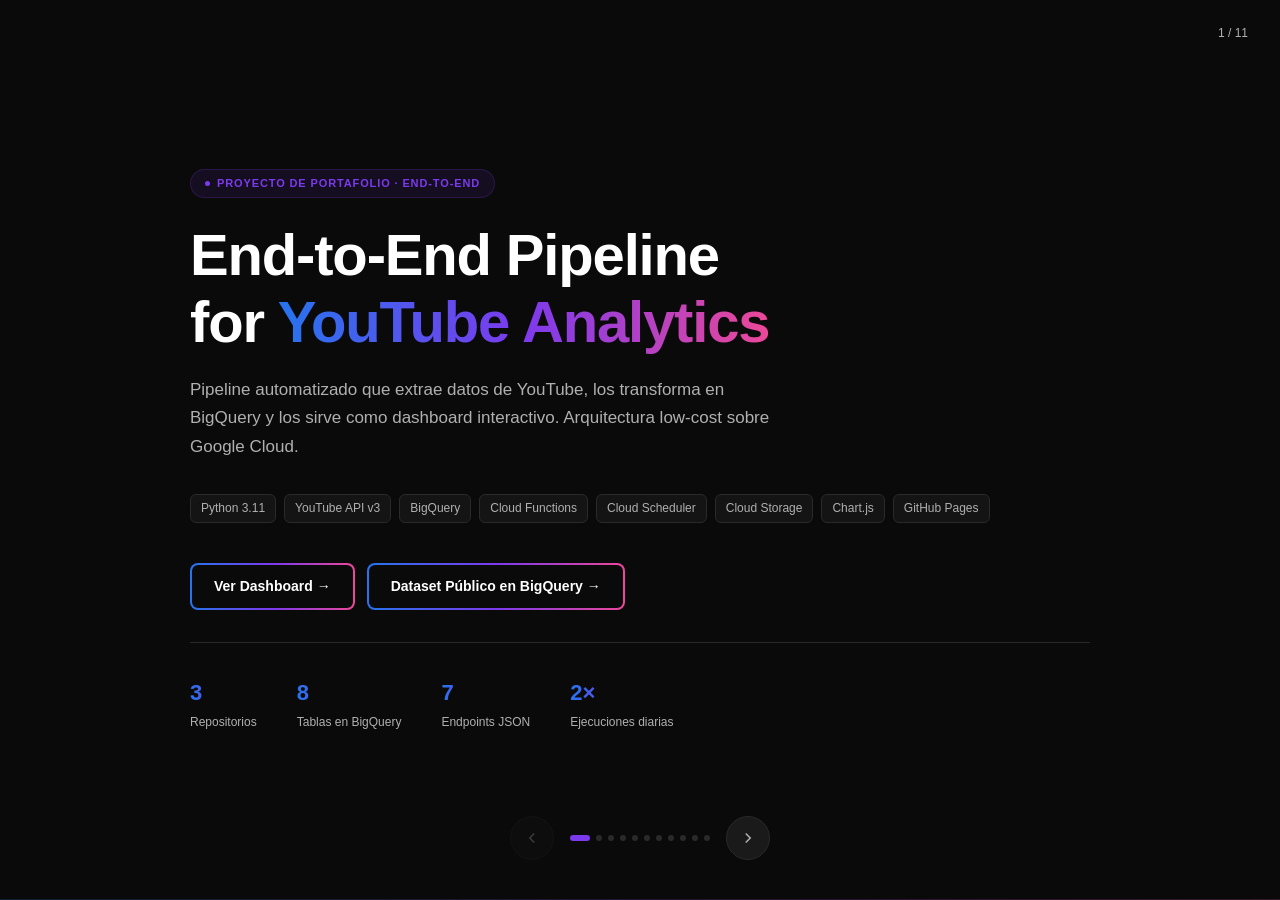
==== presentacion/index.html @ e4dd5aae "creación de la presentación HTML y readme" ====
<!DOCTYPE html>
<html lang="es">
<head>
  <meta charset="UTF-8" />
  <meta name="viewport" content="width=device-width, initial-scale=1.0" />
  <title>End-to-End Pipeline for YouTube Analytics · Angel Garcia</title>
  <style>
    /* ============================================================
       DESIGN TOKENS — angelgarciadatablog v1
       ============================================================ */
    :root {
      --bg: #0a0a0a;
      --surface: #141414;
      --card-bg: #1a1a1a;
      --text: #ffffff;
      --text-secondary: #b0b0b0;
      --border: #2a2a2a;
      --border-light: #1f1f1f;
      --success: #85d992;
      --danger: #f04438;
      --gradient: linear-gradient(90deg, #2674ed 0%, #7c3aed 50%, #ec4899 100%);
      --gradient-hover: linear-gradient(90deg, #1e5dd8 0%, #6d28d9 50%, #db2777 100%);
      --accent: #2674ed;
      --accent-mid: #7c3aed;
      --accent-end: #ec4899;
      --shadow-sm: 0 1px 2px 0 rgba(0,0,0,0.5);
      --shadow-md: 0 4px 6px -1px rgba(0,0,0,0.6), 0 2px 4px -1px rgba(0,0,0,0.4);
      --shadow-lg: 0 10px 15px -3px rgba(0,0,0,0.7), 0 4px 6px -2px rgba(0,0,0,0.5);
      --shadow-accent: 0 10px 25px -5px rgba(124,58,237,0.4), 0 4px 6px -2px rgba(124,58,237,0.3);
      --radius: 12px;
      --radius-lg: 16px;
    }

    /* ============================================================
       RESET & BASE
       ============================================================ */
    *, *::before, *::after { box-sizing: border-box; margin: 0; padding: 0; }
    html { -webkit-font-smoothing: antialiased; overflow-x: hidden; }
    body {
      background: var(--bg);
      color: var(--text);
      font-family: -apple-system, BlinkMacSystemFont, "Segoe UI", Roboto, "Helvetica Neue", Arial, sans-serif;
      font-size: 16px;
      line-height: 1.6;
      overflow: hidden;
      height: 100vh;
    }
    a { color: var(--text-secondary); text-decoration: none; transition: color 0.2s ease; }
    a:hover { color: var(--text); }
    :focus-visible { outline: 2px solid var(--accent); outline-offset: 2px; }

    /* ============================================================
       SLIDES — DESKTOP
       ============================================================ */
    .slides-container {
      width: 100%;
      height: 100vh;
      overflow: hidden;
      position: relative;
    }

    .slide {
      position: absolute;
      top: 0; left: 0;
      width: 100%;
      height: 100%;
      display: flex;
      align-items: center;
      justify-content: center;
      padding: 60px 40px;
      opacity: 0;
      pointer-events: none;
      transition: opacity 0.35s ease;
      overflow-y: auto;
    }
    .slide.active {
      opacity: 1;
      pointer-events: auto;
    }

    .slide-content {
      max-width: 900px;
      width: 100%;
    }

    /* ============================================================
       NAVEGACIÓN
       ============================================================ */
    .nav-arrows {
      position: fixed;
      bottom: 40px;
      left: 50%;
      transform: translateX(-50%);
      display: flex;
      align-items: center;
      gap: 16px;
      z-index: 100;
    }

    .nav-btn {
      width: 44px; height: 44px;
      border-radius: 50%;
      background: var(--card-bg);
      border: 1px solid var(--border);
      color: var(--text-secondary);
      display: flex;
      align-items: center;
      justify-content: center;
      cursor: pointer;
      transition: all 0.2s ease;
    }
    .nav-btn:hover {
      border-color: var(--accent-mid);
      color: var(--text);
      background: rgba(124,58,237,0.1);
    }
    .nav-btn:disabled {
      opacity: 0.3;
      cursor: not-allowed;
    }

    .nav-dots {
      display: flex;
      gap: 6px;
      align-items: center;
    }
    .nav-dot {
      width: 6px; height: 6px;
      border-radius: 50%;
      background: var(--border);
      cursor: pointer;
      transition: all 0.2s ease;
    }
    .nav-dot.active {
      width: 20px;
      border-radius: 3px;
      background: var(--accent-mid);
    }

    .slide-counter {
      position: fixed;
      top: 24px;
      right: 32px;
      font-size: 12px;
      color: var(--text-secondary);
      z-index: 100;
      font-variant-numeric: tabular-nums;
    }

    /* ============================================================
       TYPOGRAPHY
       ============================================================ */
    .gradient-text {
      background: var(--gradient);
      -webkit-background-clip: text;
      -webkit-text-fill-color: transparent;
      background-clip: text;
    }
    .slide-tag {
      display: inline-block;
      font-size: 11px;
      font-weight: 700;
      color: var(--accent-mid);
      letter-spacing: 0.1em;
      text-transform: uppercase;
      margin-bottom: 14px;
    }
    .slide-title {
      font-size: clamp(26px, 3.5vw, 38px);
      font-weight: 700;
      letter-spacing: -0.02em;
      line-height: 1.2;
      margin-bottom: 16px;
    }
    .slide-subtitle {
      font-size: 16px;
      color: var(--text-secondary);
      line-height: 1.7;
      margin-bottom: 32px;
    }

    /* ============================================================
       CARDS
       ============================================================ */
    .card {
      background: var(--card-bg);
      border: 1px solid var(--border);
      border-radius: var(--radius);
      padding: 20px 22px;
    }
    .card--accent {
      border-color: rgba(124,58,237,0.3);
      background: rgba(124,58,237,0.05);
    }
    .card--warn {
      border-color: rgba(240,68,56,0.3);
      background: rgba(240,68,56,0.04);
    }
    .card--success {
      border-color: rgba(133,217,146,0.3);
      background: rgba(133,217,146,0.04);
    }

    .ibadge {
      display: inline-flex;
      align-items: center;
      justify-content: center;
      width: 28px; height: 28px;
      border-radius: 50%;
      border: 1.5px solid transparent;
      background: linear-gradient(var(--card-bg), var(--card-bg)) padding-box,
                  var(--gradient) border-box;
      color: var(--text-secondary);
      font-size: 12px;
      font-weight: 700;
      flex-shrink: 0;
    }

    /* ============================================================
       BADGE / CHIP
       ============================================================ */
    .badge {
      display: inline-flex;
      align-items: center;
      gap: 5px;
      font-size: 12px;
      font-weight: 600;
      color: var(--accent-mid);
      background: rgba(124,58,237,0.1);
      border: 1px solid rgba(124,58,237,0.2);
      border-radius: 20px;
      padding: 4px 12px;
    }
    .badge-dot {
      width: 5px; height: 5px;
      border-radius: 50%;
      background: var(--accent-mid);
    }
    .tech-chip {
      display: inline-block;
      font-size: 12px;
      font-weight: 500;
      color: var(--text-secondary);
      background: rgba(255,255,255,0.04);
      border: 1px solid var(--border);
      border-radius: 6px;
      padding: 4px 10px;
    }

    /* ============================================================
       LISTAS
       ============================================================ */
    .check-list {
      list-style: none;
      display: flex;
      flex-direction: column;
      gap: 10px;
    }
    .check-list li {
      display: flex;
      align-items: flex-start;
      gap: 10px;
      font-size: 15px;
      color: var(--text-secondary);
      line-height: 1.5;
    }
    .check-list li span:first-child {
      color: var(--accent-mid);
      font-size: 13px;
      margin-top: 2px;
      flex-shrink: 0;
    }

    .warn-list {
      list-style: none;
      display: flex;
      flex-direction: column;
      gap: 10px;
    }
    .warn-list li {
      display: flex;
      align-items: flex-start;
      gap: 10px;
      font-size: 14px;
      color: var(--text-secondary);
      line-height: 1.5;
    }
    .warn-list li span:first-child {
      color: var(--danger);
      font-size: 13px;
      margin-top: 2px;
      flex-shrink: 0;
    }

    /* ============================================================
       CODE BLOCK
       ============================================================ */
    pre {
      background: #0d0d0d;
      border: 1px solid var(--border);
      border-radius: var(--radius);
      padding: 18px 20px;
      overflow-x: auto;
      font-size: 13px;
      line-height: 1.7;
      font-family: "SF Mono", "Fira Code", "Consolas", monospace;
    }
    code { font-family: inherit; }
    .kw  { color: #7c3aed; }
    .fn  { color: #2674ed; }
    .str { color: #85d992; }
    .cm  { color: #555; font-style: italic; }
    .cls { color: #ec4899; }
    .var { color: #b0b0b0; }

    /* ============================================================
       GRIDS
       ============================================================ */
    .grid-2 {
      display: grid;
      grid-template-columns: repeat(2, 1fr);
      gap: 14px;
    }
    .grid-3 {
      display: grid;
      grid-template-columns: repeat(3, 1fr);
      gap: 14px;
    }

    /* ============================================================
       PIPELINE VISUAL
       ============================================================ */
    .pipeline-row {
      display: flex;
      align-items: center;
      gap: 8px;
      flex-wrap: wrap;
    }
    .pipeline-node {
      background: var(--card-bg);
      border: 1px solid var(--border);
      border-radius: var(--radius);
      padding: 12px 16px;
      font-size: 13px;
      font-weight: 600;
      color: var(--text);
      position: relative;
    }
    .pipeline-node::before {
      content: '';
      position: absolute;
      top: 0; left: 0; right: 0;
      height: 2px;
      background: var(--gradient);
      border-radius: var(--radius) var(--radius) 0 0;
    }
    .pipeline-arrow {
      color: var(--accent-mid);
      opacity: 0.6;
      font-size: 18px;
    }
    .pipeline-node-sub {
      font-size: 11px;
      color: var(--text-secondary);
      font-weight: 400;
      margin-top: 2px;
    }

    /* ============================================================
       SLIDE PORTADA especial
       ============================================================ */
    .slide-portada {
      background: var(--bg);
    }
    .portada-label {
      display: inline-flex;
      align-items: center;
      gap: 7px;
      font-size: 11px;
      font-weight: 700;
      color: var(--accent-mid);
      background: rgba(124,58,237,0.1);
      border: 1px solid rgba(124,58,237,0.2);
      border-radius: 20px;
      padding: 5px 14px;
      letter-spacing: 0.08em;
      text-transform: uppercase;
      margin-bottom: 24px;
    }
    .portada-dot {
      width: 5px; height: 5px;
      border-radius: 50%;
      background: var(--accent-mid);
      animation: pulse 2s ease-in-out infinite;
    }
    @keyframes pulse {
      0%,100% { opacity:1; transform:scale(1); }
      50% { opacity:.4; transform:scale(.7); }
    }
    .portada-title {
      font-size: clamp(36px, 5vw, 58px);
      font-weight: 700;
      letter-spacing: -0.02em;
      line-height: 1.15;
      margin-bottom: 20px;
    }
    .portada-desc {
      font-size: 17px;
      color: var(--text-secondary);
      max-width: 580px;
      line-height: 1.7;
      margin-bottom: 32px;
    }
    .portada-chips {
      display: flex;
      flex-wrap: wrap;
      gap: 8px;
      margin-bottom: 40px;
    }
    .portada-meta {
      display: flex;
      gap: 40px;
      flex-wrap: wrap;
      padding-top: 32px;
      border-top: 1px solid var(--border);
    }
    .portada-meta-item {
      display: flex;
      flex-direction: column;
      gap: 3px;
    }
    .portada-meta-value {
      font-size: 22px;
      font-weight: 700;
      background: var(--gradient);
      -webkit-background-clip: text;
      -webkit-text-fill-color: transparent;
      background-clip: text;
    }
    .portada-meta-label {
      font-size: 12px;
      color: var(--text-secondary);
    }

    /* ============================================================
       BUTTONS
       ============================================================ */
    .btn-outline {
      display: inline-flex;
      align-items: center;
      gap: 8px;
      padding: 10px 22px;
      border: 2px solid transparent;
      border-radius: 8px;
      background: linear-gradient(var(--bg), var(--bg)) padding-box,
                  var(--gradient) border-box;
      color: var(--text);
      font-weight: 600;
      font-size: 14px;
      text-decoration: none;
      cursor: pointer;
      transition: all 0.3s ease;
    }
    .btn-outline:hover {
      transform: translateY(-2px);
      box-shadow: var(--shadow-accent);
      color: var(--text);
    }

    /* ============================================================
       FOOTER LINE
       ============================================================ */
    .slide-footer-line {
      position: fixed;
      bottom: 0; left: 0; right: 0;
      height: 1px;
      background: var(--gradient);
      opacity: 0.2;
      z-index: 50;
    }

    /* ============================================================
       TABLA
       ============================================================ */
    table {
      width: 100%;
      border-collapse: collapse;
      font-size: 13px;
    }
    th {
      text-align: left;
      padding: 8px 12px;
      font-size: 11px;
      font-weight: 700;
      color: var(--text-secondary);
      text-transform: uppercase;
      letter-spacing: 0.06em;
      border-bottom: 1px solid var(--border);
    }
    td {
      padding: 9px 12px;
      color: var(--text-secondary);
      border-bottom: 1px solid rgba(255,255,255,0.04);
    }
    td:first-child { color: var(--text); font-weight: 500; font-family: "SF Mono","Fira Code",monospace; font-size: 12px; }
    tr:last-child td { border-bottom: none; }

    /* ============================================================
       MOBILE — scroll vertical
       ============================================================ */
    @media (max-width: 768px) {
      body {
        overflow-y: auto;
        overflow-x: hidden;
        height: auto;
      }
      .slides-container {
        height: auto;
        overflow: visible;
      }
      .slide {
        position: relative;
        opacity: 1 !important;
        pointer-events: auto !important;
        transform: none !important;
        height: auto;
        min-height: 100vh;
        padding: 60px 20px 100px;
        border-bottom: 1px solid rgba(255,255,255,0.06);
      }
      .slide:last-child { border-bottom: none; }
      .nav-arrows { position: fixed; bottom: 20px; }
      .grid-2, .grid-3 { grid-template-columns: 1fr; }
      .portada-meta { gap: 24px; }
      .pipeline-row { flex-direction: column; align-items: flex-start; }
    }
  </style>
</head>
<body>

  <div class="slide-counter">
    <span id="counter-current">1</span> / <span id="counter-total">11</span>
  </div>

  <div class="slides-container" id="slides">

    <!-- ══════════════════════════════════════════
         SLIDE 1 — PORTADA
         ══════════════════════════════════════════ -->
    <div class="slide slide-portada active" data-index="0">
      <div class="slide-content">

        <div class="portada-label">
          <span class="portada-dot"></span>
          Proyecto de portafolio · End-to-End
        </div>

        <h1 class="portada-title">
          End-to-End Pipeline<br>
          for <span class="gradient-text">YouTube Analytics</span>
        </h1>

        <p class="portada-desc">
          Pipeline automatizado que extrae datos de YouTube, los transforma en BigQuery
          y los sirve como dashboard interactivo. Arquitectura low-cost sobre Google Cloud.
        </p>

        <div class="portada-chips">
          <span class="tech-chip">Python 3.11</span>
          <span class="tech-chip">YouTube API v3</span>
          <span class="tech-chip">BigQuery</span>
          <span class="tech-chip">Cloud Functions</span>
          <span class="tech-chip">Cloud Scheduler</span>
          <span class="tech-chip">Cloud Storage</span>
          <span class="tech-chip">Chart.js</span>
          <span class="tech-chip">GitHub Pages</span>
        </div>

        <div style="display:flex; gap:12px; flex-wrap:wrap; margin-bottom:32px;">
          <a href="https://angelgarciadatablog.com/youtube-insights-dashboard" target="_blank" class="btn-outline">
            Ver Dashboard →
          </a>
          <a href="https://console.cloud.google.com/bigquery?ws=!1m4!1m3!3m2!1syoutube-datasets-360!2sangelgarciadatablog" target="_blank" class="btn-outline">
            Dataset Público en BigQuery →
          </a>
        </div>

        <div class="portada-meta">
          <div class="portada-meta-item">
            <span class="portada-meta-value">3</span>
            <span class="portada-meta-label">Repositorios</span>
          </div>
          <div class="portada-meta-item">
            <span class="portada-meta-value">8</span>
            <span class="portada-meta-label">Tablas en BigQuery</span>
          </div>
          <div class="portada-meta-item">
            <span class="portada-meta-value">7</span>
            <span class="portada-meta-label">Endpoints JSON</span>
          </div>
          <div class="portada-meta-item">
            <span class="portada-meta-value">2×</span>
            <span class="portada-meta-label">Ejecuciones diarias</span>
          </div>
        </div>

      </div>
    </div>


    <!-- ══════════════════════════════════════════
         SLIDE 2 — OBSERVACIÓN / CONTEXTO
         ══════════════════════════════════════════ -->
    <div class="slide" data-index="1">
      <div class="slide-content">

        <span class="slide-tag">Observación · Contexto</span>
        <h2 class="slide-title">El problema con YouTube Analytics</h2>
        <p class="slide-subtitle">
          El dashboard nativo de YouTube no muestra los datos con el nivel de detalle necesario.
        </p>

        <div class="grid-2" style="margin-bottom:20px;">
          <div class="card card--warn">
            <div style="font-size:13px; font-weight:700; color:var(--danger); margin-bottom:10px;">Lo que YouTube Analytics muestra</div>
            <ul class="check-list">
              <li><span>✕</span><span>Crecimiento de vistas solo semana actual vs anterior</span></li>
              <li><span>✕</span><span>Sin histórico acumulado configurable</span></li>
              <li><span>✕</span><span>Sin contexto por playlist</span></li>
              <li><span>✕</span><span>Sin vista comparativa semana a semana a lo largo del tiempo</span></li>
            </ul>
          </div>
          <div class="card card--success">
            <div style="font-size:13px; font-weight:700; color:var(--success); margin-bottom:10px;">Lo que este proyecto responde</div>
            <ul class="check-list">
              <li><span>✓</span><span>Histórico acumulado con filtro de fechas libre</span></li>
              <li><span>✓</span><span>Rendimiento por playlist y video semana a semana</span></li>
              <li><span>✓</span><span>Evolución comparativa de múltiples playlists</span></li>
              <li><span>✓</span><span>Datos propios, controlados, en cualquier formato</span></li>
            </ul>
          </div>
        </div>

        <div class="card card--accent">
          <div style="font-size:13px; color:var(--text-secondary); line-height:1.7;">
            <strong style="color:var(--text);">La oportunidad:</strong> construir una herramienta propia de análisis usando la YouTube Data API v3, con infraestructura serverless de bajo costo, que responda exactamente las preguntas de negocio que importan para entender el canal.
          </div>
        </div>

      </div>
    </div>


    <!-- ══════════════════════════════════════════
         SLIDE 3 — PROBLEMA + OBJETIVOS
         ══════════════════════════════════════════ -->
    <div class="slide" data-index="2">
      <div class="slide-content">

        <span class="slide-tag">Planteamiento del Problema · Objetivos</span>
        <h2 class="slide-title">Preguntas de negocio que guían el proyecto</h2>
        <p class="slide-subtitle">
          El enfoque no es hacer Business Intelligence con un modelo relacional,
          sino escribir queries SQL que respondan preguntas concretas del canal.
        </p>

        <div class="grid-2" style="margin-bottom:20px;">
          <div class="card">
            <div style="font-size:12px; font-weight:700; color:var(--accent-mid); text-transform:uppercase; letter-spacing:.07em; margin-bottom:12px;">Canal</div>
            <ul class="check-list">
              <li><span>▸</span><span>¿Cómo ha crecido el número de suscriptores mes a mes?</span></li>
              <li><span>▸</span><span>¿Cuál es la tendencia acumulada de vistas del canal?</span></li>
              <li><span>▸</span><span>¿Qué tan rápido crece un video nuevo en sus primeras semanas?</span></li>
            </ul>
          </div>
          <div class="card">
            <div style="font-size:12px; font-weight:700; color:var(--accent-mid); text-transform:uppercase; letter-spacing:.07em; margin-bottom:12px;">Videos & Playlists</div>
            <ul class="check-list">
              <li><span>▸</span><span>¿Cuáles son los videos con mayor crecimiento de vistas semana a semana?</span></li>
              <li><span>▸</span><span>¿Qué playlist acumula más engagement en la última semana?</span></li>
              <li><span>▸</span><span>¿Qué videos entraron o salieron de una playlist recientemente?</span></li>
            </ul>
          </div>
        </div>

        <div class="card card--accent">
          <div style="display:flex; gap:12px; align-items:flex-start;">
            <div class="ibadge" style="margin-top:2px; flex-shrink:0;">◆</div>
            <div style="font-size:14px; color:var(--text-secondary); line-height:1.7;">
              <strong style="color:var(--text);">Proceso real:</strong> primero se define qué se quiere entender del canal,
              luego se traduce a una query SQL, y finalmente se decide cómo visualizarlo.
              De la pregunta al dato, del dato al gráfico.
            </div>
          </div>
        </div>

      </div>
    </div>


    <!-- ══════════════════════════════════════════
         SLIDE 4 — FUENTES DE DATOS
         ══════════════════════════════════════════ -->
    <div class="slide" data-index="3">
      <div class="slide-content">

        <span class="slide-tag">Fuentes de Datos</span>
        <h2 class="slide-title">Dataset público en BigQuery</h2>
        <p class="slide-subtitle">
          Los datos se recopilan desde la YouTube Data API v3 y se almacenan en BigQuery.
          El dataset es de acceso público: cualquier persona puede conectarse y practicar SQL con datos reales.
        </p>

        <div style="margin-bottom:20px;">
          <div class="card" style="margin-bottom:12px; overflow:hidden;">
            <table>
              <thead>
                <tr>
                  <th>Tabla</th>
                  <th>Descripción</th>
                  <th>Frecuencia</th>
                  <th>Estrategia</th>
                </tr>
              </thead>
              <tbody>
                <tr><td>channels_snapshot</td><td>Suscriptores, vistas, videos del canal</td><td>Diaria</td><td>Append</td></tr>
                <tr><td>latest_videos_current</td><td>Los 5 videos más recientes con métricas actuales</td><td>Diaria</td><td>Truncate</td></tr>
                <tr><td>videos_snapshot</td><td>Métricas de todos los videos</td><td>Semanal</td><td>Append</td></tr>
                <tr><td>playlist_items_snapshot</td><td>Relación playlists ↔ videos</td><td>Semanal</td><td>Append</td></tr>
                <tr><td>channels_static</td><td>Metadata del canal</td><td>Semanal</td><td>Truncate</td></tr>
                <tr><td>videos_static</td><td>Metadata de todos los videos</td><td>Semanal</td><td>Truncate</td></tr>
                <tr><td>playlists_manual_static</td><td>Playlists creadas manualmente</td><td>Semanal</td><td>Truncate</td></tr>
                <tr><td>playlist_items_manual_static</td><td>Video → playlist (relación actual)</td><td>Semanal</td><td>Truncate</td></tr>
              </tbody>
            </table>
          </div>
        </div>

        <div class="grid-2">
          <div class="card card--accent" style="display:flex; align-items:center; gap:12px;">
            <svg width="18" height="18" viewBox="0 0 24 24" fill="none" stroke="var(--accent-mid)" stroke-width="2" style="flex-shrink:0;"><ellipse cx="12" cy="5" rx="9" ry="3"/><path d="M21 12c0 1.66-4 3-9 3s-9-1.34-9-3"/><path d="M3 5v14c0 1.66 4 3 9 3s9-1.34 9-3V5"/></svg>
            <div>
              <div style="font-size:13px; font-weight:700; color:var(--text);">Dataset público</div>
              <a href="https://console.cloud.google.com/bigquery?ws=!1m4!1m3!3m2!1syoutube-datasets-360!2sangelgarciadatablog" target="_blank" style="font-size:12px; color:var(--accent-mid);">youtube-datasets-360 · angelgarciadatablog →</a>
            </div>
          </div>
          <div class="card" style="display:flex; align-items:center; gap:12px;">
            <svg width="18" height="18" viewBox="0 0 24 24" fill="none" stroke="var(--text-secondary)" stroke-width="2" style="flex-shrink:0;"><path d="M3 3h18v18H3z"/><path d="M3 9h18M9 3v18"/></svg>
            <div>
              <div style="font-size:13px; font-weight:700; color:var(--text);">Fuente</div>
              <div style="font-size:12px; color:var(--text-secondary);">YouTube Data API v3 · Canal propio</div>
            </div>
          </div>
        </div>

      </div>
    </div>


    <!-- ══════════════════════════════════════════
         SLIDE 5 — STACK TECNOLÓGICO
         ══════════════════════════════════════════ -->
    <div class="slide" data-index="4">
      <div class="slide-content">

        <span class="slide-tag">Stack Tecnológico</span>
        <h2 class="slide-title">Pipeline de tres capas en Google Cloud</h2>

        <div class="pipeline-row" style="margin-bottom:24px;">
          <div class="pipeline-node">
            YouTube API v3
            <div class="pipeline-node-sub">Fuente de datos</div>
          </div>
          <span class="pipeline-arrow">→</span>
          <div class="pipeline-node">
            Cloud Functions
            <div class="pipeline-node-sub">ETL en Python 3.11</div>
          </div>
          <span class="pipeline-arrow">→</span>
          <div class="pipeline-node">
            BigQuery
            <div class="pipeline-node-sub">Data warehouse</div>
          </div>
          <span class="pipeline-arrow">→</span>
          <div class="pipeline-node">
            Cloud Functions
            <div class="pipeline-node-sub">SQL → JSON</div>
          </div>
          <span class="pipeline-arrow">→</span>
          <div class="pipeline-node">
            Cloud Storage
            <div class="pipeline-node-sub">JSONs públicos</div>
          </div>
          <span class="pipeline-arrow">→</span>
          <div class="pipeline-node">
            Dashboard
            <div class="pipeline-node-sub">Chart.js · GitHub Pages</div>
          </div>
        </div>

        <div class="grid-3">
          <div class="card">
            <div style="font-size:11px; font-weight:700; color:var(--accent-mid); text-transform:uppercase; letter-spacing:.07em; margin-bottom:10px;">Repo 1 · ETL</div>
            <ul class="check-list">
              <li><span>▸</span><span>Python 3.11</span></li>
              <li><span>▸</span><span>YouTube Data API v3</span></li>
              <li><span>▸</span><span>Google BigQuery</span></li>
              <li><span>▸</span><span>Cloud Functions</span></li>
              <li><span>▸</span><span>Cloud Scheduler</span></li>
            </ul>
          </div>
          <div class="card">
            <div style="font-size:11px; font-weight:700; color:var(--accent-mid); text-transform:uppercase; letter-spacing:.07em; margin-bottom:10px;">Repo 2 · Servicio</div>
            <ul class="check-list">
              <li><span>▸</span><span>Python 3.11</span></li>
              <li><span>▸</span><span>BigQuery SQL (vistas)</span></li>
              <li><span>▸</span><span>Cloud Storage</span></li>
              <li><span>▸</span><span>Cloud Functions</span></li>
              <li><span>▸</span><span>Cloud Scheduler</span></li>
            </ul>
          </div>
          <div class="card">
            <div style="font-size:11px; font-weight:700; color:var(--accent-mid); text-transform:uppercase; letter-spacing:.07em; margin-bottom:10px;">Repo 3 · Dashboard</div>
            <ul class="check-list">
              <li><span>▸</span><span>HTML / CSS / JS vanilla</span></li>
              <li><span>▸</span><span>Chart.js v4.4</span></li>
              <li><span>▸</span><span>GitHub Pages</span></li>
              <li><span>▸</span><span>Fetch API (JSON)</span></li>
              <li><span>▸</span><span>Sin backend propio</span></li>
            </ul>
          </div>
        </div>

      </div>
    </div>


    <!-- ══════════════════════════════════════════
         SLIDE 6 — ANÁLISIS DE DATOS · EXTRACCIÓN
         ══════════════════════════════════════════ -->
    <div class="slide" data-index="5">
      <div class="slide-content">

        <span class="slide-tag">Análisis de Datos · Repo 1</span>
        <h2 class="slide-title">Extracción desde YouTube API v3</h2>
        <p class="slide-subtitle">
          <code style="font-family:monospace; font-size:13px; color:var(--accent-mid);">YouTubeClient</code>
          encapsula todas las llamadas a la API. Cada método corresponde a un endpoint distinto.
        </p>

        <pre><code><span class="kw">from</span> googleapiclient.discovery <span class="kw">import</span> build

<span class="kw">class</span> <span class="cls">YouTubeClient</span>:
    <span class="kw">def</span> <span class="fn">__init__</span>(<span class="var">self</span>):
        <span class="var">self</span>.youtube = build(<span class="str">"youtube"</span>, <span class="str">"v3"</span>, developerKey=<span class="var">api_key</span>)

    <span class="kw">def</span> <span class="fn">get_channel_stats</span>(<span class="var">self</span>):           <span class="cm"># → suscriptores, vistas, videos</span>
        <span class="kw">return</span> <span class="var">self</span>.youtube.channels().<span class="fn">list</span>(part=<span class="str">"statistics"</span>, id=<span class="var">channel_id</span>)

    <span class="kw">def</span> <span class="fn">get_recent_video_ids</span>(<span class="var">self</span>):         <span class="cm"># → últimos 5 videos publicados</span>
        <span class="kw">return</span> <span class="var">self</span>.youtube.search().<span class="fn">list</span>(part=<span class="str">"snippet"</span>, order=<span class="str">"date"</span>, ...)

    <span class="kw">def</span> <span class="fn">get_all_video_ids</span>(<span class="var">self</span>):           <span class="cm"># → todos los videos via playlist uploads</span>
        <span class="kw">return</span> <span class="var">self</span>.youtube.playlistItems().<span class="fn">list</span>(playlistId=<span class="var">uploads_id</span>, ...)

    <span class="kw">def</span> <span class="fn">get_videos_details</span>(<span class="var">self</span>, <span class="var">video_ids</span>): <span class="cm"># → métricas por video</span>
        <span class="kw">return</span> <span class="var">self</span>.youtube.videos().<span class="fn">list</span>(part=<span class="str">"snippet,statistics"</span>, ...)

    <span class="kw">def</span> <span class="fn">get_all_playlists</span>(<span class="var">self</span>):            <span class="cm"># → playlists manuales del canal</span>
        <span class="kw">return</span> <span class="var">self</span>.youtube.playlists().<span class="fn">list</span>(channelId=<span class="var">channel_id</span>, ...)</code></pre>

        <div class="card card--accent" style="margin-top:16px;">
          <div style="font-size:13px; color:var(--text-secondary); line-height:1.7;">
            <strong style="color:var(--text);">Por qué diario y semanal:</strong>
            los datos de suscriptores y vistas del canal fluctúan diariamente — es útil tenerlos cada día.
            Los metadatos de todos los videos y playlists no cambian tanto, pero sobre todo:
            hacer todo diario aumentaría las llamadas a la API, que es el recurso más limitado y costoso.
            La división minimiza el consumo de cuota de API y permite escalar el canal sin incurrir en costos adicionales.
          </div>
        </div>

      </div>
    </div>


    <!-- ══════════════════════════════════════════
         SLIDE 7 — ANÁLISIS DE DATOS · SERVICIO
         ══════════════════════════════════════════ -->
    <div class="slide" data-index="6">
      <div class="slide-content">

        <span class="slide-tag">Análisis de Datos · Repo 2</span>
        <h2 class="slide-title">Vistas SQL que responden las preguntas de negocio</h2>
        <p class="slide-subtitle">
          Sobre las tablas raw de BigQuery se crean vistas SQL. Cada vista responde una pregunta de negocio específica
          y su resultado se exporta como JSON a Cloud Storage.
        </p>

        <div class="card" style="margin-bottom:16px; overflow:hidden;">
          <table>
            <thead>
              <tr>
                <th>Vista en BigQuery</th>
                <th>Pregunta que responde</th>
                <th>Frecuencia</th>
              </tr>
            </thead>
            <tbody>
              <tr><td>view-channel-growth-daily</td><td>Crecimiento acumulado del canal día a día</td><td>Diaria</td></tr>
              <tr><td>latest_videos_current</td><td>Métricas actuales de los 5 videos más recientes</td><td>Diaria</td></tr>
              <tr><td>view-playlist-growth-weekly</td><td>Vistas/likes/comentarios ganados por playlist esta semana</td><td>Semanal</td></tr>
              <tr><td>view-video-growth-weekly</td><td>Vistas/likes/comentarios ganados por video esta semana</td><td>Semanal</td></tr>
              <tr><td>view-playlist-weekly-evolution</td><td>Evolución histórica de playlists semana a semana</td><td>Semanal</td></tr>
              <tr><td>view-video-weekly-evolution-relevant</td><td>Evolución histórica de videos relevantes</td><td>Semanal</td></tr>
              <tr><td>view-all-playlist-videos-weekly</td><td>Qué videos pertenecen a qué playlist cada semana</td><td>Semanal</td></tr>
            </tbody>
          </table>
        </div>

        <pre><code><span class="cm"># StorageRepository: exporta el resultado de cada vista a Cloud Storage</span>
<span class="kw">def</span> <span class="fn">upload_dataframe_as_json</span>(<span class="var">self</span>, <span class="var">dataframe</span>, <span class="var">filename</span>, <span class="var">max_age</span>=<span class="str">14400</span>):
    <span class="var">json_data</span> = <span class="var">dataframe</span>.<span class="fn">to_json</span>(orient=<span class="str">"records"</span>, date_format=<span class="str">"iso"</span>)
    <span class="var">blob</span>.cache_control = <span class="str">f"public, max-age=<span class="var">{max_age}</span>"</span>  <span class="cm"># 4h daily · 12h weekly</span>
    <span class="var">blob</span>.<span class="fn">upload_from_string</span>(<span class="var">json_data</span>, content_type=<span class="str">"application/json"</span>)</code></pre>

      </div>
    </div>


    <!-- ══════════════════════════════════════════
         SLIDE 8 — RESULTADOS
         ══════════════════════════════════════════ -->
    <div class="slide" data-index="7">
      <div class="slide-content">

        <span class="slide-tag">Resultados</span>
        <h2 class="slide-title">Un dashboard automatizado en producción</h2>
        <p class="slide-subtitle">
          El resultado no es un análisis puntual, sino una infraestructura que corre automáticamente
          y mantiene el dashboard actualizado con datos frescos cada día.
        </p>

        <div class="grid-2" style="margin-bottom:16px;">
          <div class="card card--success">
            <div style="font-size:13px; font-weight:700; color:var(--success); margin-bottom:10px;">Pipeline automatizado</div>
            <ul class="check-list">
              <li><span>✓</span><span>ETL diario a las 2:00 AM UTC (Cloud Scheduler)</span></li>
              <li><span>✓</span><span>ETL semanal los lunes a las 2:30 AM UTC</span></li>
              <li><span>✓</span><span>Servicio de datos 1h después del ETL</span></li>
              <li><span>✓</span><span>Reintentos automáticos configurados (máx. 3)</span></li>
            </ul>
          </div>
          <div class="card card--success">
            <div style="font-size:13px; font-weight:700; color:var(--success); margin-bottom:10px;">Infraestructura low-cost</div>
            <ul class="check-list">
              <li><span>✓</span><span>Cloud Functions serverless (0 instancias en reposo)</span></li>
              <li><span>✓</span><span>Cloud Storage como "API" estática sin servidor</span></li>
              <li><span>✓</span><span>Dashboard estático en GitHub Pages (gratuito)</span></li>
              <li><span>✓</span><span>BigQuery con dataset público accesible a cualquiera</span></li>
            </ul>
          </div>
        </div>

        <div class="grid-3">
          <div class="card" style="text-align:center; padding:24px 16px;">
            <div style="font-size:30px; font-weight:700; background:var(--gradient); -webkit-background-clip:text; -webkit-text-fill-color:transparent; background-clip:text;">7</div>
            <div style="font-size:12px; color:var(--text-secondary); margin-top:4px;">Endpoints JSON públicos</div>
          </div>
          <div class="card" style="text-align:center; padding:24px 16px;">
            <div style="font-size:30px; font-weight:700; background:var(--gradient); -webkit-background-clip:text; -webkit-text-fill-color:transparent; background-clip:text;">8</div>
            <div style="font-size:12px; color:var(--text-secondary); margin-top:4px;">Tablas históricas en BigQuery</div>
          </div>
          <div class="card" style="text-align:center; padding:24px 16px;">
            <div style="font-size:30px; font-weight:700; background:var(--gradient); -webkit-background-clip:text; -webkit-text-fill-color:transparent; background-clip:text;">365+</div>
            <div style="font-size:12px; color:var(--text-secondary); margin-top:4px;">Snapshots acumulados al año</div>
          </div>
        </div>

      </div>
    </div>


    <!-- ══════════════════════════════════════════
         SLIDE 9 — RECOMENDACIONES
         ══════════════════════════════════════════ -->
    <div class="slide" data-index="8">
      <div class="slide-content">

        <span class="slide-tag">Recomendaciones · Puntos Críticos</span>
        <h2 class="slide-title">Lo que hay que tener en cuenta para mantener el pipeline</h2>

        <div style="display:flex; flex-direction:column; gap:12px;">

          <div class="card card--warn">
            <div style="display:flex; gap:10px; align-items:flex-start;">
              <div class="ibadge" style="background:linear-gradient(var(--card-bg),var(--card-bg)) padding-box, linear-gradient(var(--danger),var(--danger)) border-box; flex-shrink:0; margin-top:2px;">!</div>
              <div>
                <div style="font-size:14px; font-weight:700; color:var(--text); margin-bottom:4px;">El semanal no puede romperse</div>
                <div style="font-size:13px; color:var(--text-secondary); line-height:1.6;">Las tablas de tipo <em>snapshot</em> acumulan histórico semana a semana. Si el scheduler falla y no se recupera, se pierde esa semana del historial. El histórico no se puede reconstruir: es irrecuperable.</div>
              </div>
            </div>
          </div>

          <div class="card card--warn">
            <div style="display:flex; gap:10px; align-items:flex-start;">
              <div class="ibadge" style="background:linear-gradient(var(--card-bg),var(--card-bg)) padding-box, linear-gradient(var(--danger),var(--danger)) border-box; flex-shrink:0; margin-top:2px;">!</div>
              <div>
                <div style="font-size:14px; font-weight:700; color:var(--text); margin-bottom:4px;">Separar lo que puede cambiarse de lo que no</div>
                <div style="font-size:13px; color:var(--text-secondary); line-height:1.6;">
                  <strong style="color:var(--text);">Se puede editar:</strong> las queries SQL del Repo 2 (vistas analíticas, nuevas columnas calculadas, filtros).<br>
                  <strong style="color:var(--danger);">No se puede editar sin cuidado:</strong> el código que construye los snapshots en el Repo 1. Cambiar la estructura de esas tablas sin migración puede romper todo el histórico acumulado.
                </div>
              </div>
            </div>
          </div>

          <div class="card">
            <div style="display:flex; gap:10px; align-items:flex-start;">
              <div class="ibadge" style="flex-shrink:0; margin-top:2px;">▸</div>
              <div>
                <div style="font-size:14px; font-weight:700; color:var(--text); margin-bottom:4px;">Las definiciones iniciales son contratos</div>
                <div style="font-size:13px; color:var(--text-secondary); line-height:1.6;">El esquema de las tablas de snapshot, la granularidad y las claves de idempotencia están definidas desde el inicio. Agregar un nuevo análisis es fácil. Cambiar la estructura de una tabla existente requiere migración y puede afectar a los datos históricos ya acumulados.</div>
              </div>
            </div>
          </div>

          <div class="card">
            <div style="display:flex; gap:10px; align-items:flex-start;">
              <div class="ibadge" style="flex-shrink:0; margin-top:2px;">▸</div>
              <div>
                <div style="font-size:14px; font-weight:700; color:var(--text); margin-bottom:4px;">Monitorizar el Cloud Scheduler y las Cloud Functions</div>
                <div style="font-size:13px; color:var(--text-secondary); line-height:1.6;">Los schedulers están configurados con reintentos automáticos, pero conviene revisar periódicamente los logs en Cloud Functions para detectar fallos silenciosos, especialmente si se hacen cambios en las queries o en las dependencias del proyecto.</div>
              </div>
            </div>
          </div>

        </div>

      </div>
    </div>


    <!-- ══════════════════════════════════════════
         SLIDE 10 — PRÓXIMOS PASOS
         ══════════════════════════════════════════ -->
    <div class="slide" data-index="9">
      <div class="slide-content">

        <span class="slide-tag">Próximos Pasos</span>
        <h2 class="slide-title">Evolución del proyecto</h2>
        <p class="slide-subtitle">
          La arquitectura está diseñada para escalar por capas. Agregar un nuevo análisis
          implica crear una vista en BigQuery y un nuevo endpoint JSON, sin tocar el ETL.
        </p>

        <div class="grid-2">
          <div>
            <div style="font-size:12px; font-weight:700; color:var(--accent-mid); text-transform:uppercase; letter-spacing:.07em; margin-bottom:12px;">Nuevos análisis</div>
            <div style="display:flex; flex-direction:column; gap:10px;">
              <div class="card">
                <div style="font-size:13px; font-weight:600; color:var(--text); margin-bottom:4px;">Tasa de engagement por video</div>
                <div style="font-size:12px; color:var(--text-secondary);">Ratio likes/vistas y comentarios/vistas como métrica de calidad de contenido</div>
              </div>
              <div class="card">
                <div style="font-size:13px; font-weight:600; color:var(--text); margin-bottom:4px;">Velocidad de crecimiento inicial</div>
                <div style="font-size:12px; color:var(--text-secondary);">Métricas de las primeras 4 semanas de un video nuevo</div>
              </div>
              <div class="card">
                <div style="font-size:13px; font-weight:600; color:var(--text); margin-bottom:4px;">Comparativa de rendimiento entre playlists</div>
                <div style="font-size:12px; color:var(--text-secondary);">Qué categoría de contenido genera más engagement sostenido</div>
              </div>
            </div>
          </div>
          <div>
            <div style="font-size:12px; font-weight:700; color:var(--accent-mid); text-transform:uppercase; letter-spacing:.07em; margin-bottom:12px;">Infraestructura</div>
            <div style="display:flex; flex-direction:column; gap:10px;">
              <div class="card">
                <div style="font-size:13px; font-weight:600; color:var(--text); margin-bottom:4px;">Alertas automáticas</div>
                <div style="font-size:12px; color:var(--text-secondary);">Notificación por email si un Cloud Function falla</div>
              </div>
              <div class="card">
                <div style="font-size:13px; font-weight:600; color:var(--text); margin-bottom:4px;">Looker Studio / Power BI</div>
                <div style="font-size:12px; color:var(--text-secondary);">Conectar directamente al dataset público de BigQuery para exploración ad-hoc</div>
              </div>
              <div class="card">
                <div style="font-size:13px; font-weight:600; color:var(--text); margin-bottom:4px;">Expansión del dataset público</div>
                <div style="font-size:12px; color:var(--text-secondary);">Más datos históricos disponibles para la comunidad</div>
              </div>
            </div>
          </div>
        </div>

      </div>
    </div>


    <!-- ══════════════════════════════════════════
         SLIDE 11 — CIERRE
         ══════════════════════════════════════════ -->
    <div class="slide" data-index="10">
      <div class="slide-content" style="text-align:center; max-width:700px;">

        <div class="portada-label" style="display:inline-flex;">
          <span class="portada-dot"></span>
          Proyecto en producción
        </div>

        <h2 class="slide-title" style="font-size:clamp(30px,4vw,48px); margin-top:8px;">
          Pipeline activo,<br><span class="gradient-text">datos frescos cada día</span>
        </h2>

        <p class="portada-desc" style="margin:0 auto 32px;">
          El dashboard muestra datos reales del canal actualizados automáticamente.
          El dataset de BigQuery es público y está disponible para practicar SQL
          con datos reales de un canal de YouTube.
        </p>

        <div style="display:flex; gap:14px; justify-content:center; flex-wrap:wrap; margin-bottom:48px;">
          <a href="https://angelgarciadatablog.com/youtube-insights-dashboard" target="_blank" class="btn-outline">
            Ver Dashboard en vivo →
          </a>
          <a href="https://console.cloud.google.com/bigquery?ws=!1m4!1m3!3m2!1syoutube-datasets-360!2sangelgarciadatablog" target="_blank" class="btn-outline">
            Dataset público en BigQuery →
          </a>
        </div>

        <div class="portada-meta" style="justify-content:center; padding-top:32px; border-top:1px solid var(--border);">
          <div class="portada-meta-item" style="align-items:center;">
            <span class="portada-meta-value">Angel Garcia</span>
            <div style="display:flex; gap:16px; margin-top:6px;">
              <a href="https://angelgarciadatablog.com" target="_blank" style="font-size:13px; color:var(--text-secondary);">angelgarciadatablog.com</a>
              <a href="https://www.linkedin.com/in/angelgarciachanga" target="_blank" style="font-size:13px; color:var(--text-secondary);">LinkedIn</a>
              <a href="https://github.com/angelgarciachanga" target="_blank" style="font-size:13px; color:var(--text-secondary);">GitHub</a>
            </div>
          </div>
        </div>

      </div>
    </div>

  </div><!-- /slides-container -->


  <!-- NAVEGACIÓN -->
  <div class="nav-arrows">
    <button class="nav-btn" id="btn-prev" disabled aria-label="Anterior">
      <svg width="18" height="18" viewBox="0 0 24 24" fill="none" stroke="currentColor" stroke-width="2"><path d="M15 18l-6-6 6-6"/></svg>
    </button>
    <div class="nav-dots" id="nav-dots"></div>
    <button class="nav-btn" id="btn-next" aria-label="Siguiente">
      <svg width="18" height="18" viewBox="0 0 24 24" fill="none" stroke="currentColor" stroke-width="2"><path d="M9 18l6-6-6-6"/></svg>
    </button>
  </div>

  <div class="slide-footer-line"></div>


  <script>
    const slides = Array.from(document.querySelectorAll('.slide'));
    const dotsContainer = document.getElementById('nav-dots');
    const btnPrev = document.getElementById('btn-prev');
    const btnNext = document.getElementById('btn-next');
    const counterCurrent = document.getElementById('counter-current');
    const counterTotal = document.getElementById('counter-total');

    let current = 0;
    const total = slides.length;

    counterTotal.textContent = total;

    // Build dots
    slides.forEach((_, i) => {
      const dot = document.createElement('div');
      dot.className = 'nav-dot' + (i === 0 ? ' active' : '');
      dot.addEventListener('click', () => goTo(i));
      dotsContainer.appendChild(dot);
    });

    function goTo(index) {
      if (index < 0 || index >= total) return;

      const dots = document.querySelectorAll('.nav-dot');

      slides[current].classList.remove('active');
      dots[current].classList.remove('active');

      current = index;

      slides[current].classList.add('active');
      dots[current].classList.add('active');

      counterCurrent.textContent = current + 1;
      btnPrev.disabled = current === 0;
      btnNext.disabled = current === total - 1;
    }

    btnPrev.addEventListener('click', () => goTo(current - 1));
    btnNext.addEventListener('click', () => goTo(current + 1));

    document.addEventListener('keydown', e => {
      if (e.key === 'ArrowRight' || e.key === 'ArrowDown') goTo(current + 1);
      if (e.key === 'ArrowLeft'  || e.key === 'ArrowUp')   goTo(current - 1);
    });
  </script>

</body>
</html>
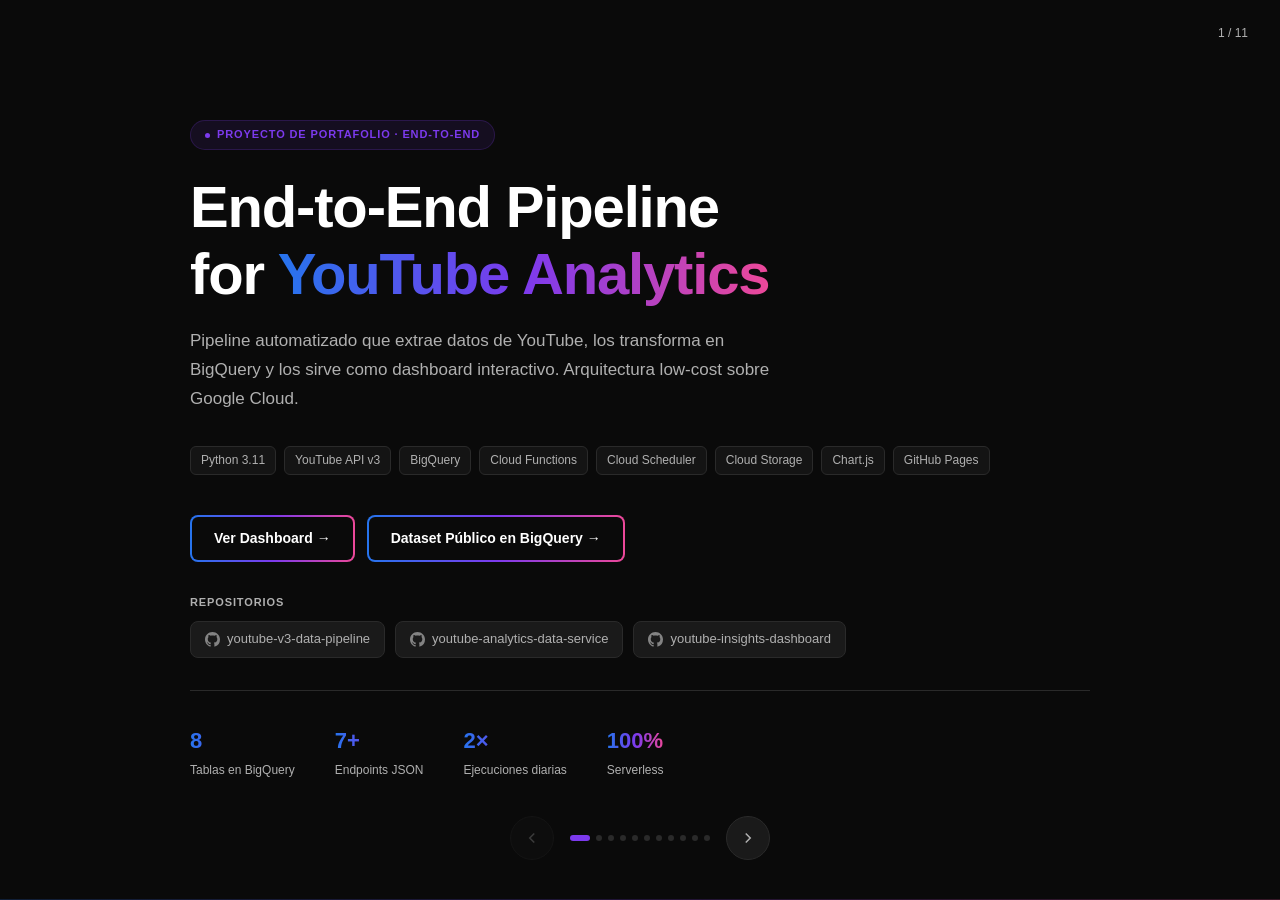
==== commit 81e275ba: "actuallización del readme y de la presentación HTML" ====
--- a/presentacion/index.html
+++ b/presentacion/index.html
@@ -334,7 +334,7 @@
       display: flex;
       align-items: center;
       gap: 8px;
-      flex-wrap: wrap;
+      flex-wrap: nowrap;
     }
     .pipeline-node {
       background: var(--card-bg);
@@ -345,6 +345,7 @@
       font-weight: 600;
       color: var(--text);
       position: relative;
+      white-space: nowrap;
     }
     .pipeline-node::before {
       content: '';
@@ -441,6 +442,51 @@
       font-size: 12px;
       color: var(--text-secondary);
     }
+
+    /* ============================================================
+       REPO LINKS
+       ============================================================ */
+    .repo-links {
+      margin-bottom: 32px;
+    }
+    .repo-links-label {
+      display: block;
+      font-size: 11px;
+      font-weight: 600;
+      color: var(--text-secondary);
+      text-transform: uppercase;
+      letter-spacing: 0.08em;
+      margin-bottom: 10px;
+    }
+    .repo-links-row {
+      display: flex;
+      flex-wrap: wrap;
+      gap: 10px;
+    }
+    .repo-link {
+      display: inline-flex;
+      align-items: center;
+      gap: 7px;
+      padding: 7px 14px;
+      border-radius: 8px;
+      background: var(--card-bg);
+      border: 1px solid var(--border);
+      color: var(--text-secondary);
+      font-size: 13px;
+      font-weight: 500;
+      text-decoration: none;
+      transition: all 0.2s ease;
+    }
+    .repo-link:hover {
+      color: var(--text);
+      border-color: var(--accent-mid);
+      background: #1f1f1f;
+    }
+    .repo-link svg {
+      flex-shrink: 0;
+      opacity: 0.7;
+    }
+    .repo-link:hover svg { opacity: 1; }
 
     /* ============================================================
        BUTTONS
@@ -504,6 +550,7 @@
     }
     td:first-child { color: var(--text); font-weight: 500; font-family: "SF Mono","Fira Code",monospace; font-size: 12px; }
     tr:last-child td { border-bottom: none; }
+    .table-scroll { overflow-x: auto; -webkit-overflow-scrolling: touch; }
 
     /* ============================================================
        MOBILE — scroll vertical
@@ -532,7 +579,9 @@
       .nav-arrows { position: fixed; bottom: 20px; }
       .grid-2, .grid-3 { grid-template-columns: 1fr; }
       .portada-meta { gap: 24px; }
-      .pipeline-row { flex-direction: column; align-items: flex-start; }
+      .pipeline-row { flex-direction: column; align-items: center; }
+      .pipeline-arrow { font-size: 0; }
+      .pipeline-arrow::after { content: '↓'; font-size: 18px; }
     }
   </style>
 </head>
@@ -585,22 +634,40 @@
           </a>
         </div>
 
+        <div class="repo-links">
+          <span class="repo-links-label">Repositorios</span>
+          <div class="repo-links-row">
+            <a href="https://github.com/angelgarciachanga/youtube-v3-data-pipeline" target="_blank" class="repo-link">
+              <svg width="15" height="15" viewBox="0 0 24 24" fill="currentColor"><path d="M12 0C5.37 0 0 5.37 0 12c0 5.31 3.435 9.795 8.205 11.385.6.105.825-.255.825-.57 0-.285-.015-1.23-.015-2.235-3.015.555-3.795-.735-4.035-1.41-.135-.345-.72-1.41-1.23-1.695-.42-.225-1.02-.78-.015-.795.945-.015 1.62.87 1.845 1.23 1.08 1.815 2.805 1.305 3.495.99.105-.78.42-1.305.765-1.605-2.67-.3-5.46-1.335-5.46-5.925 0-1.305.465-2.385 1.23-3.225-.12-.3-.54-1.53.12-3.18 0 0 1.005-.315 3.3 1.23.96-.27 1.98-.405 3-.405s2.04.135 3 .405c2.295-1.56 3.3-1.23 3.3-1.23.66 1.65.24 2.88.12 3.18.765.84 1.23 1.905 1.23 3.225 0 4.605-2.805 5.625-5.475 5.925.435.375.81 1.095.81 2.22 0 1.605-.015 2.895-.015 3.3 0 .315.225.69.825.57A12.02 12.02 0 0 0 24 12c0-6.63-5.37-12-12-12z"/></svg>
+              youtube-v3-data-pipeline
+            </a>
+            <a href="https://github.com/angelgarciachanga/youtube-analytics-data-service" target="_blank" class="repo-link">
+              <svg width="15" height="15" viewBox="0 0 24 24" fill="currentColor"><path d="M12 0C5.37 0 0 5.37 0 12c0 5.31 3.435 9.795 8.205 11.385.6.105.825-.255.825-.57 0-.285-.015-1.23-.015-2.235-3.015.555-3.795-.735-4.035-1.41-.135-.345-.72-1.41-1.23-1.695-.42-.225-1.02-.78-.015-.795.945-.015 1.62.87 1.845 1.23 1.08 1.815 2.805 1.305 3.495.99.105-.78.42-1.305.765-1.605-2.67-.3-5.46-1.335-5.46-5.925 0-1.305.465-2.385 1.23-3.225-.12-.3-.54-1.53.12-3.18 0 0 1.005-.315 3.3 1.23.96-.27 1.98-.405 3-.405s2.04.135 3 .405c2.295-1.56 3.3-1.23 3.3-1.23.66 1.65.24 2.88.12 3.18.765.84 1.23 1.905 1.23 3.225 0 4.605-2.805 5.625-5.475 5.925.435.375.81 1.095.81 2.22 0 1.605-.015 2.895-.015 3.3 0 .315.225.69.825.57A12.02 12.02 0 0 0 24 12c0-6.63-5.37-12-12-12z"/></svg>
+              youtube-analytics-data-service
+            </a>
+            <a href="https://github.com/angelgarciachanga/youtube-insights-dashboard" target="_blank" class="repo-link">
+              <svg width="15" height="15" viewBox="0 0 24 24" fill="currentColor"><path d="M12 0C5.37 0 0 5.37 0 12c0 5.31 3.435 9.795 8.205 11.385.6.105.825-.255.825-.57 0-.285-.015-1.23-.015-2.235-3.015.555-3.795-.735-4.035-1.41-.135-.345-.72-1.41-1.23-1.695-.42-.225-1.02-.78-.015-.795.945-.015 1.62.87 1.845 1.23 1.08 1.815 2.805 1.305 3.495.99.105-.78.42-1.305.765-1.605-2.67-.3-5.46-1.335-5.46-5.925 0-1.305.465-2.385 1.23-3.225-.12-.3-.54-1.53.12-3.18 0 0 1.005-.315 3.3 1.23.96-.27 1.98-.405 3-.405s2.04.135 3 .405c2.295-1.56 3.3-1.23 3.3-1.23.66 1.65.24 2.88.12 3.18.765.84 1.23 1.905 1.23 3.225 0 4.605-2.805 5.625-5.475 5.925.435.375.81 1.095.81 2.22 0 1.605-.015 2.895-.015 3.3 0 .315.225.69.825.57A12.02 12.02 0 0 0 24 12c0-6.63-5.37-12-12-12z"/></svg>
+              youtube-insights-dashboard
+            </a>
+          </div>
+        </div>
+
         <div class="portada-meta">
-          <div class="portada-meta-item">
-            <span class="portada-meta-value">3</span>
-            <span class="portada-meta-label">Repositorios</span>
-          </div>
           <div class="portada-meta-item">
             <span class="portada-meta-value">8</span>
             <span class="portada-meta-label">Tablas en BigQuery</span>
           </div>
           <div class="portada-meta-item">
-            <span class="portada-meta-value">7</span>
+            <span class="portada-meta-value">7+</span>
             <span class="portada-meta-label">Endpoints JSON</span>
           </div>
           <div class="portada-meta-item">
             <span class="portada-meta-value">2×</span>
             <span class="portada-meta-label">Ejecuciones diarias</span>
+          </div>
+          <div class="portada-meta-item">
+            <span class="portada-meta-value">100%</span>
+            <span class="portada-meta-label">Serverless</span>
           </div>
         </div>
 
@@ -615,35 +682,34 @@
       <div class="slide-content">
 
         <span class="slide-tag">Observación · Contexto</span>
-        <h2 class="slide-title">El problema con YouTube Analytics</h2>
+        <h2 class="slide-title">Lo que no puedo ver en YouTube Studio</h2>
         <p class="slide-subtitle">
-          El dashboard nativo de YouTube no muestra los datos con el nivel de detalle necesario.
+          Uso YouTube Studio a diario, pero no me muestra lo que necesito ver. Dos problemas concretos motivaron este proyecto.
         </p>
 
         <div class="grid-2" style="margin-bottom:20px;">
           <div class="card card--warn">
-            <div style="font-size:13px; font-weight:700; color:var(--danger); margin-bottom:10px;">Lo que YouTube Analytics muestra</div>
-            <ul class="check-list">
-              <li><span>✕</span><span>Crecimiento de vistas solo semana actual vs anterior</span></li>
-              <li><span>✕</span><span>Sin histórico acumulado configurable</span></li>
-              <li><span>✕</span><span>Sin contexto por playlist</span></li>
-              <li><span>✕</span><span>Sin vista comparativa semana a semana a lo largo del tiempo</span></li>
-            </ul>
-          </div>
-          <div class="card card--success">
-            <div style="font-size:13px; font-weight:700; color:var(--success); margin-bottom:10px;">Lo que este proyecto responde</div>
-            <ul class="check-list">
-              <li><span>✓</span><span>Histórico acumulado con filtro de fechas libre</span></li>
-              <li><span>✓</span><span>Rendimiento por playlist y video semana a semana</span></li>
-              <li><span>✓</span><span>Evolución comparativa de múltiples playlists</span></li>
-              <li><span>✓</span><span>Datos propios, controlados, en cualquier formato</span></li>
-            </ul>
+            <div style="font-size:13px; font-weight:700; color:var(--danger); margin-bottom:10px;">① Playlists y videos por separado</div>
+            <p style="font-size:13px; color:var(--text-secondary); line-height:1.7;">
+              YouTube Studio los muestra de forma independiente. Lo que yo necesito es navegar de forma jerárquica:
+              primero saber <strong style="color:var(--text);">qué playlist funciona mejor</strong>,
+              y luego ver <strong style="color:var(--text);">qué videos de esa playlist</strong> son los que más contribuyen.
+              Esa relación no existe ahí.
+            </p>
+          </div>
+          <div class="card card--warn">
+            <div style="font-size:13px; font-weight:700; color:var(--danger); margin-bottom:10px;">② Sin comparativa semanal</div>
+            <p style="font-size:13px; color:var(--text-secondary); line-height:1.7;">
+              Tiene gráficos de evolución diaria, pero no hay nada que me diga si
+              <strong style="color:var(--text);">esta semana estoy mejor o peor que la anterior</strong>
+              por video o por playlist. Los rangos son fijos ("últimos 28 días") y no hay vista semana vs semana.
+            </p>
           </div>
         </div>
 
         <div class="card card--accent">
           <div style="font-size:13px; color:var(--text-secondary); line-height:1.7;">
-            <strong style="color:var(--text);">La oportunidad:</strong> construir una herramienta propia de análisis usando la YouTube Data API v3, con infraestructura serverless de bajo costo, que responda exactamente las preguntas de negocio que importan para entender el canal.
+            <strong style="color:var(--text);">La solución:</strong> construir una herramienta propia que muestre exactamente eso — la evolución semanal del canal, desglosada por playlist y por video.
           </div>
         </div>
 
@@ -657,28 +723,27 @@
     <div class="slide" data-index="2">
       <div class="slide-content">
 
-        <span class="slide-tag">Planteamiento del Problema · Objetivos</span>
-        <h2 class="slide-title">Preguntas de negocio que guían el proyecto</h2>
+        <span class="slide-tag">Objetivos · Preguntas de negocio</span>
+        <h2 class="slide-title">Preguntas que guían el análisis</h2>
         <p class="slide-subtitle">
-          El enfoque no es hacer Business Intelligence con un modelo relacional,
-          sino escribir queries SQL que respondan preguntas concretas del canal.
+          El punto de partida no es el dato sino la pregunta. Cada sección del dashboard responde algo concreto.
         </p>
 
         <div class="grid-2" style="margin-bottom:20px;">
           <div class="card">
-            <div style="font-size:12px; font-weight:700; color:var(--accent-mid); text-transform:uppercase; letter-spacing:.07em; margin-bottom:12px;">Canal</div>
+            <div style="font-size:12px; font-weight:700; color:var(--accent-mid); text-transform:uppercase; letter-spacing:.07em; margin-bottom:12px;">Canal → Playlist → Video</div>
             <ul class="check-list">
-              <li><span>▸</span><span>¿Cómo ha crecido el número de suscriptores mes a mes?</span></li>
-              <li><span>▸</span><span>¿Cuál es la tendencia acumulada de vistas del canal?</span></li>
-              <li><span>▸</span><span>¿Qué tan rápido crece un video nuevo en sus primeras semanas?</span></li>
+              <li><span>▸</span><span>¿Cuántas vistas ganó el canal esta semana vs la anterior?</span></li>
+              <li><span>▸</span><span>¿Qué playlist generó más vistas esta semana?</span></li>
+              <li><span>▸</span><span>¿Qué videos de esa playlist son los que más contribuyeron?</span></li>
             </ul>
           </div>
           <div class="card">
-            <div style="font-size:12px; font-weight:700; color:var(--accent-mid); text-transform:uppercase; letter-spacing:.07em; margin-bottom:12px;">Videos & Playlists</div>
+            <div style="font-size:12px; font-weight:700; color:var(--accent-mid); text-transform:uppercase; letter-spacing:.07em; margin-bottom:12px;">Comparativa y cruce de métricas</div>
             <ul class="check-list">
-              <li><span>▸</span><span>¿Cuáles son los videos con mayor crecimiento de vistas semana a semana?</span></li>
-              <li><span>▸</span><span>¿Qué playlist acumula más engagement en la última semana?</span></li>
-              <li><span>▸</span><span>¿Qué videos entraron o salieron de una playlist recientemente?</span></li>
+              <li><span>▸</span><span>¿Cómo evoluciona cada playlist y cada video semana a semana?</span></li>
+              <li><span>▸</span><span>Si hubo un pico de vistas, ¿qué playlist lo explica y generó el mismo engagement?</span></li>
+              <li><span>▸</span><span>¿El contenido con más likes y comentarios es también el de más vistas?</span></li>
             </ul>
           </div>
         </div>
@@ -687,9 +752,7 @@
           <div style="display:flex; gap:12px; align-items:flex-start;">
             <div class="ibadge" style="margin-top:2px; flex-shrink:0;">◆</div>
             <div style="font-size:14px; color:var(--text-secondary); line-height:1.7;">
-              <strong style="color:var(--text);">Proceso real:</strong> primero se define qué se quiere entender del canal,
-              luego se traduce a una query SQL, y finalmente se decide cómo visualizarlo.
-              De la pregunta al dato, del dato al gráfico.
+              <strong style="color:var(--text);">De la pregunta al dato, del dato al gráfico.</strong> Primero se define qué se quiere entender, luego se traduce a una query SQL, y finalmente se decide cómo visualizarlo.
             </div>
           </div>
         </div>
@@ -712,7 +775,7 @@
         </p>
 
         <div style="margin-bottom:20px;">
-          <div class="card" style="margin-bottom:12px; overflow:hidden;">
+          <div class="card table-scroll" style="margin-bottom:12px;">
             <table>
               <thead>
                 <tr>
@@ -848,26 +911,23 @@
           encapsula todas las llamadas a la API. Cada método corresponde a un endpoint distinto.
         </p>
 
-        <pre><code><span class="kw">from</span> googleapiclient.discovery <span class="kw">import</span> build
-
-<span class="kw">class</span> <span class="cls">YouTubeClient</span>:
+        <pre><code><span class="kw">class</span> <span class="cls">YouTubeClient</span>:
     <span class="kw">def</span> <span class="fn">__init__</span>(<span class="var">self</span>):
         <span class="var">self</span>.youtube = build(<span class="str">"youtube"</span>, <span class="str">"v3"</span>, developerKey=<span class="var">api_key</span>)
 
-    <span class="kw">def</span> <span class="fn">get_channel_stats</span>(<span class="var">self</span>):           <span class="cm"># → suscriptores, vistas, videos</span>
-        <span class="kw">return</span> <span class="var">self</span>.youtube.channels().<span class="fn">list</span>(part=<span class="str">"statistics"</span>, id=<span class="var">channel_id</span>)
-
-    <span class="kw">def</span> <span class="fn">get_recent_video_ids</span>(<span class="var">self</span>):         <span class="cm"># → últimos 5 videos publicados</span>
-        <span class="kw">return</span> <span class="var">self</span>.youtube.search().<span class="fn">list</span>(part=<span class="str">"snippet"</span>, order=<span class="str">"date"</span>, ...)
-
-    <span class="kw">def</span> <span class="fn">get_all_video_ids</span>(<span class="var">self</span>):           <span class="cm"># → todos los videos via playlist uploads</span>
-        <span class="kw">return</span> <span class="var">self</span>.youtube.playlistItems().<span class="fn">list</span>(playlistId=<span class="var">uploads_id</span>, ...)
-
-    <span class="kw">def</span> <span class="fn">get_videos_details</span>(<span class="var">self</span>, <span class="var">video_ids</span>): <span class="cm"># → métricas por video</span>
-        <span class="kw">return</span> <span class="var">self</span>.youtube.videos().<span class="fn">list</span>(part=<span class="str">"snippet,statistics"</span>, ...)
-
-    <span class="kw">def</span> <span class="fn">get_all_playlists</span>(<span class="var">self</span>):            <span class="cm"># → playlists manuales del canal</span>
-        <span class="kw">return</span> <span class="var">self</span>.youtube.playlists().<span class="fn">list</span>(channelId=<span class="var">channel_id</span>, ...)</code></pre>
+    <span class="cm"># — independientes ────────────────────────────────────────────</span>
+    <span class="kw">def</span> <span class="fn">get_channel_stats</span>(<span class="var">self</span>):                  <span class="cm"># suscriptores, vistas totales, nº videos</span>
+    <span class="kw">def</span> <span class="fn">get_channel_snippet</span>(<span class="var">self</span>):                <span class="cm"># metadata del canal (título, país, thumbnail…)</span>
+    <span class="kw">def</span> <span class="fn">get_recent_video_ids</span>(<span class="var">self</span>, max_results=5): <span class="cm"># IDs de los N videos más recientes</span>
+
+    <span class="cm"># — cadena de uploads ─────────────────────────────────────────</span>
+    <span class="kw">def</span> <span class="fn">get_uploads_playlist_id</span>(<span class="var">self</span>):            <span class="cm"># ID de la playlist de uploads (la crea YouTube)</span>
+    <span class="kw">def</span> <span class="fn">get_all_video_ids</span>(<span class="var">self</span>):                  <span class="cm"># todos los IDs del canal (usa uploads_id, pagina)</span>
+    <span class="kw">def</span> <span class="fn">get_videos_details</span>(<span class="var">self</span>, <span class="var">video_ids</span>):      <span class="cm"># snippet + estadísticas + duración por video</span>
+
+    <span class="cm"># — cadena de playlists ───────────────────────────────────────</span>
+    <span class="kw">def</span> <span class="fn">get_all_playlists</span>(<span class="var">self</span>):                  <span class="cm"># todas las playlists del canal (pagina)</span>
+    <span class="kw">def</span> <span class="fn">get_playlist_items</span>(<span class="var">self</span>, <span class="var">playlist_id</span>):    <span class="cm"># videos de una playlist (pagina)</span></code></pre>
 
         <div class="card card--accent" style="margin-top:16px;">
           <div style="font-size:13px; color:var(--text-secondary); line-height:1.7;">
@@ -896,7 +956,7 @@
           y su resultado se exporta como JSON a Cloud Storage.
         </p>
 
-        <div class="card" style="margin-bottom:16px; overflow:hidden;">
+        <div class="card table-scroll" style="margin-bottom:16px;">
           <table>
             <thead>
               <tr>
@@ -906,22 +966,28 @@
               </tr>
             </thead>
             <tbody>
-              <tr><td>view-channel-growth-daily</td><td>Crecimiento acumulado del canal día a día</td><td>Diaria</td></tr>
-              <tr><td>latest_videos_current</td><td>Métricas actuales de los 5 videos más recientes</td><td>Diaria</td></tr>
-              <tr><td>view-playlist-growth-weekly</td><td>Vistas/likes/comentarios ganados por playlist esta semana</td><td>Semanal</td></tr>
-              <tr><td>view-video-growth-weekly</td><td>Vistas/likes/comentarios ganados por video esta semana</td><td>Semanal</td></tr>
-              <tr><td>view-playlist-weekly-evolution</td><td>Evolución histórica de playlists semana a semana</td><td>Semanal</td></tr>
-              <tr><td>view-video-weekly-evolution-relevant</td><td>Evolución histórica de videos relevantes</td><td>Semanal</td></tr>
-              <tr><td>view-all-playlist-videos-weekly</td><td>Qué videos pertenecen a qué playlist cada semana</td><td>Semanal</td></tr>
+              <tr><td><a href="https://console.cloud.google.com/bigquery?ws=!1m5!1m4!4m3!1syoutube-datasets-360!2sangelgarciadatablog!3sview-channel-growth-daily" target="_blank" style="color:var(--accent-mid);">view-channel-growth-daily</a></td><td>Crecimiento acumulado del canal día a día</td><td>Diaria</td></tr>
+              <tr><td><a href="https://console.cloud.google.com/bigquery?ws=!1m5!1m4!4m3!1syoutube-datasets-360!2sangelgarciadatablog!3slatest_videos_current" target="_blank" style="color:var(--accent-mid);">latest_videos_current</a></td><td>Métricas actuales de los 5 videos más recientes</td><td>Diaria</td></tr>
+              <tr><td><a href="https://console.cloud.google.com/bigquery?ws=!1m5!1m4!4m3!1syoutube-datasets-360!2sangelgarciadatablog!3sview-playlist-growth-weekly" target="_blank" style="color:var(--accent-mid);">view-playlist-growth-weekly</a></td><td>Vistas/likes/comentarios ganados por playlist esta semana</td><td>Semanal</td></tr>
+              <tr><td><a href="https://console.cloud.google.com/bigquery?ws=!1m5!1m4!4m3!1syoutube-datasets-360!2sangelgarciadatablog!3sview-video-growth-weekly" target="_blank" style="color:var(--accent-mid);">view-video-growth-weekly</a></td><td>Vistas/likes/comentarios ganados por video esta semana</td><td>Semanal</td></tr>
+              <tr><td><a href="https://console.cloud.google.com/bigquery?ws=!1m5!1m4!4m3!1syoutube-datasets-360!2sangelgarciadatablog!3sview-playlist-weekly-evolution" target="_blank" style="color:var(--accent-mid);">view-playlist-weekly-evolution</a></td><td>Evolución histórica de playlists semana a semana</td><td>Semanal</td></tr>
+              <tr><td><a href="https://console.cloud.google.com/bigquery?ws=!1m5!1m4!4m3!1syoutube-datasets-360!2sangelgarciadatablog!3sview-video-weekly-evolution-relevant" target="_blank" style="color:var(--accent-mid);">view-video-weekly-evolution-relevant</a></td><td>Evolución histórica de videos relevantes</td><td>Semanal</td></tr>
+              <tr><td><a href="https://console.cloud.google.com/bigquery?ws=!1m5!1m4!4m3!1syoutube-datasets-360!2sangelgarciadatablog!3sview-all-playlist-videos-weekly" target="_blank" style="color:var(--accent-mid);">view-all-playlist-videos-weekly ↗</a></td><td>Videos + playlists cruzados con métricas semanales</td><td>Semanal</td></tr>
             </tbody>
           </table>
         </div>
 
-        <pre><code><span class="cm"># StorageRepository: exporta el resultado de cada vista a Cloud Storage</span>
-<span class="kw">def</span> <span class="fn">upload_dataframe_as_json</span>(<span class="var">self</span>, <span class="var">dataframe</span>, <span class="var">filename</span>, <span class="var">max_age</span>=<span class="str">14400</span>):
-    <span class="var">json_data</span> = <span class="var">dataframe</span>.<span class="fn">to_json</span>(orient=<span class="str">"records"</span>, date_format=<span class="str">"iso"</span>)
-    <span class="var">blob</span>.cache_control = <span class="str">f"public, max-age=<span class="var">{max_age}</span>"</span>  <span class="cm"># 4h daily · 12h weekly</span>
-    <span class="var">blob</span>.<span class="fn">upload_from_string</span>(<span class="var">json_data</span>, content_type=<span class="str">"application/json"</span>)</code></pre>
+        <div class="card card--accent">
+          <div style="display:flex; align-items:center; justify-content:space-between; gap:16px; flex-wrap:wrap;">
+            <div style="font-size:13px; color:var(--text-secondary); line-height:1.6;">
+              <strong style="color:var(--text);">Dataset público en BigQuery.</strong>
+              Cada vista es accesible — puedes ver la SQL, ejecutarla y explorar los datos reales del canal.
+            </div>
+            <a href="https://console.cloud.google.com/bigquery?ws=!1m4!1m3!3m2!1syoutube-datasets-360!2sangelgarciadatablog" target="_blank" class="btn-outline" style="white-space:nowrap; flex-shrink:0;">
+              Explorar vistas en BigQuery →
+            </a>
+          </div>
+        </div>
 
       </div>
     </div>
@@ -947,7 +1013,6 @@
               <li><span>✓</span><span>ETL diario a las 2:00 AM UTC (Cloud Scheduler)</span></li>
               <li><span>✓</span><span>ETL semanal los lunes a las 2:30 AM UTC</span></li>
               <li><span>✓</span><span>Servicio de datos 1h después del ETL</span></li>
-              <li><span>✓</span><span>Reintentos automáticos configurados (máx. 3)</span></li>
             </ul>
           </div>
           <div class="card card--success">
@@ -1115,13 +1180,31 @@
           con datos reales de un canal de YouTube.
         </p>
 
-        <div style="display:flex; gap:14px; justify-content:center; flex-wrap:wrap; margin-bottom:48px;">
+        <div style="display:flex; gap:14px; justify-content:center; flex-wrap:wrap; margin-bottom:32px;">
           <a href="https://angelgarciadatablog.com/youtube-insights-dashboard" target="_blank" class="btn-outline">
             Ver Dashboard en vivo →
           </a>
           <a href="https://console.cloud.google.com/bigquery?ws=!1m4!1m3!3m2!1syoutube-datasets-360!2sangelgarciadatablog" target="_blank" class="btn-outline">
             Dataset público en BigQuery →
           </a>
+        </div>
+
+        <div class="repo-links" style="justify-content:center; display:flex; flex-direction:column; align-items:center; margin-bottom:32px;">
+          <span class="repo-links-label">Repositorios</span>
+          <div class="repo-links-row" style="justify-content:center;">
+            <a href="https://github.com/angelgarciachanga/youtube-v3-data-pipeline" target="_blank" class="repo-link">
+              <svg width="15" height="15" viewBox="0 0 24 24" fill="currentColor"><path d="M12 0C5.37 0 0 5.37 0 12c0 5.31 3.435 9.795 8.205 11.385.6.105.825-.255.825-.57 0-.285-.015-1.23-.015-2.235-3.015.555-3.795-.735-4.035-1.41-.135-.345-.72-1.41-1.23-1.695-.42-.225-1.02-.78-.015-.795.945-.015 1.62.87 1.845 1.23 1.08 1.815 2.805 1.305 3.495.99.105-.78.42-1.305.765-1.605-2.67-.3-5.46-1.335-5.46-5.925 0-1.305.465-2.385 1.23-3.225-.12-.3-.54-1.53.12-3.18 0 0 1.005-.315 3.3 1.23.96-.27 1.98-.405 3-.405s2.04.135 3 .405c2.295-1.56 3.3-1.23 3.3-1.23.66 1.65.24 2.88.12 3.18.765.84 1.23 1.905 1.23 3.225 0 4.605-2.805 5.625-5.475 5.925.435.375.81 1.095.81 2.22 0 1.605-.015 2.895-.015 3.3 0 .315.225.69.825.57A12.02 12.02 0 0 0 24 12c0-6.63-5.37-12-12-12z"/></svg>
+              youtube-v3-data-pipeline
+            </a>
+            <a href="https://github.com/angelgarciachanga/youtube-analytics-data-service" target="_blank" class="repo-link">
+              <svg width="15" height="15" viewBox="0 0 24 24" fill="currentColor"><path d="M12 0C5.37 0 0 5.37 0 12c0 5.31 3.435 9.795 8.205 11.385.6.105.825-.255.825-.57 0-.285-.015-1.23-.015-2.235-3.015.555-3.795-.735-4.035-1.41-.135-.345-.72-1.41-1.23-1.695-.42-.225-1.02-.78-.015-.795.945-.015 1.62.87 1.845 1.23 1.08 1.815 2.805 1.305 3.495.99.105-.78.42-1.305.765-1.605-2.67-.3-5.46-1.335-5.46-5.925 0-1.305.465-2.385 1.23-3.225-.12-.3-.54-1.53.12-3.18 0 0 1.005-.315 3.3 1.23.96-.27 1.98-.405 3-.405s2.04.135 3 .405c2.295-1.56 3.3-1.23 3.3-1.23.66 1.65.24 2.88.12 3.18.765.84 1.23 1.905 1.23 3.225 0 4.605-2.805 5.625-5.475 5.925.435.375.81 1.095.81 2.22 0 1.605-.015 2.895-.015 3.3 0 .315.225.69.825.57A12.02 12.02 0 0 0 24 12c0-6.63-5.37-12-12-12z"/></svg>
+              youtube-analytics-data-service
+            </a>
+            <a href="https://github.com/angelgarciachanga/youtube-insights-dashboard" target="_blank" class="repo-link">
+              <svg width="15" height="15" viewBox="0 0 24 24" fill="currentColor"><path d="M12 0C5.37 0 0 5.37 0 12c0 5.31 3.435 9.795 8.205 11.385.6.105.825-.255.825-.57 0-.285-.015-1.23-.015-2.235-3.015.555-3.795-.735-4.035-1.41-.135-.345-.72-1.41-1.23-1.695-.42-.225-1.02-.78-.015-.795.945-.015 1.62.87 1.845 1.23 1.08 1.815 2.805 1.305 3.495.99.105-.78.42-1.305.765-1.605-2.67-.3-5.46-1.335-5.46-5.925 0-1.305.465-2.385 1.23-3.225-.12-.3-.54-1.53.12-3.18 0 0 1.005-.315 3.3 1.23.96-.27 1.98-.405 3-.405s2.04.135 3 .405c2.295-1.56 3.3-1.23 3.3-1.23.66 1.65.24 2.88.12 3.18.765.84 1.23 1.905 1.23 3.225 0 4.605-2.805 5.625-5.475 5.925.435.375.81 1.095.81 2.22 0 1.605-.015 2.895-.015 3.3 0 .315.225.69.825.57A12.02 12.02 0 0 0 24 12c0-6.63-5.37-12-12-12z"/></svg>
+              youtube-insights-dashboard
+            </a>
+          </div>
         </div>
 
         <div class="portada-meta" style="justify-content:center; padding-top:32px; border-top:1px solid var(--border);">
